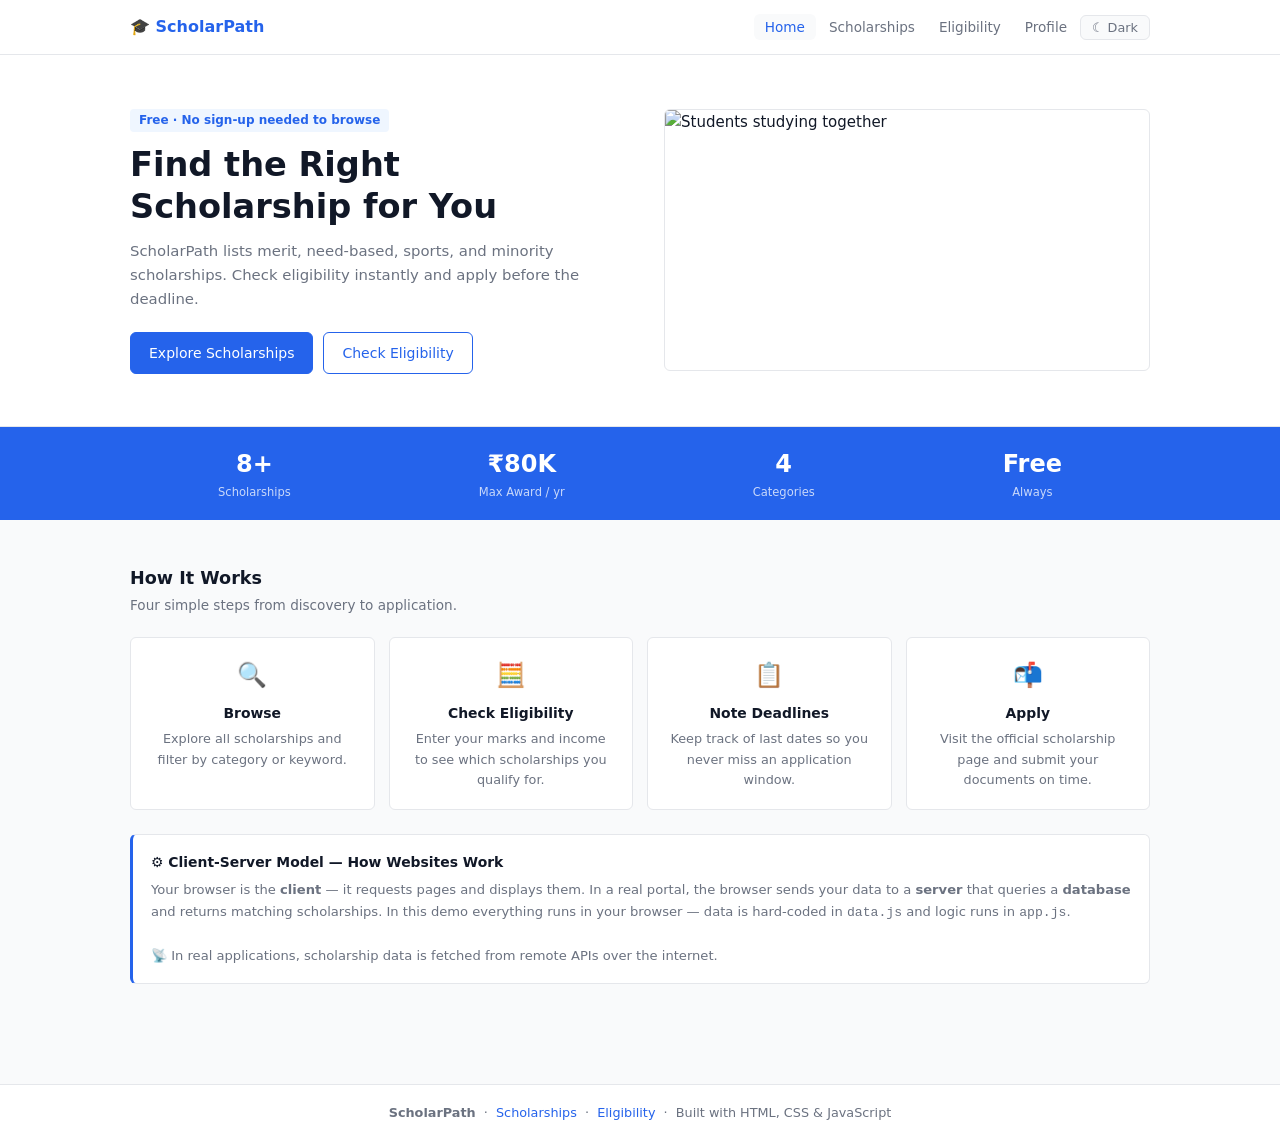
==== index.html @ 32f143f3 "Add files via upload" ====
<!DOCTYPE html>
<html lang="en">
<head>
  <meta charset="UTF-8">
  <meta name="viewport" content="width=device-width, initial-scale=1.0">
  <meta name="description" content="ScholarPath — Find scholarships based on your marks, income, and category.">
  <meta name="keywords" content="scholarship, student scholarship, merit scholarship, India scholarships">
  <meta name="author" content="ScholarPath Portal">
  <title>ScholarPath — Student Scholarship Portal</title>
  <link rel="stylesheet" href="style.css">
</head>
<body data-page="home">

<nav class="navbar">
  <div class="container navbar-inner">
    <a href="index.html" class="nav-logo">🎓 ScholarPath</a>
    <button class="hamburger" id="hamburger" aria-label="Toggle navigation" aria-expanded="false">☰</button>
    <ul class="nav-links" id="navLinks">
      <li><a href="index.html"        class="nav-link">Home</a></li>
      <li><a href="scholarships.html" class="nav-link">Scholarships</a></li>
      <li><a href="calculator.html"   class="nav-link">Eligibility</a></li>
      <li><a href="profile.html"      class="nav-link">Profile</a></li>
      <li><button id="darkBtn" aria-label="Toggle dark mode">☾ Dark</button></li>
    </ul>
  </div>
</nav>

<section class="hero">
  <div class="container hero-inner">
    <div>
      <span class="hero-label">Free · No sign-up needed to browse</span>
      <h1>Find the Right Scholarship for You</h1>
      <p>ScholarPath lists merit, need-based, sports, and minority scholarships. Check eligibility instantly and apply before the deadline.</p>
      <div class="hero-btns">
        <a href="scholarships.html" class="btn btn-primary">Explore Scholarships</a>
        <a href="calculator.html"   class="btn btn-outline">Check Eligibility</a>
      </div>
    </div>
    <div class="hero-img">
      <img
              src="https://images.unsplash.com/photo-1523240795612-9a054b0db644?w=700&q=80"
              alt="Students studying together"
              loading="lazy"
              width="700"
              height="260"
      >
    </div>
  </div>
</section>

<div class="stats">
  <div class="container stats-inner">
    <div class="stat"><div class="stat-n">8+</div><div class="stat-l">Scholarships</div></div>
    <div class="stat"><div class="stat-n">₹80K</div><div class="stat-l">Max Award / yr</div></div>
    <div class="stat"><div class="stat-n">4</div><div class="stat-l">Categories</div></div>
    <div class="stat"><div class="stat-n">Free</div><div class="stat-l">Always</div></div>
  </div>
</div>

<section class="section">
  <div class="container">
    <h2 style="font-size:1.1rem;font-weight:700;margin-bottom:3px;">How It Works</h2>
    <p style="font-size:0.85rem;color:var(--muted);margin-bottom:18px;">Four simple steps from discovery to application.</p>
    <div class="how-grid">
      <div class="how-card">
        <div class="how-icon">🔍</div>
        <h4>Browse</h4>
        <p>Explore all scholarships and filter by category or keyword.</p>
      </div>
      <div class="how-card">
        <div class="how-icon">🧮</div>
        <h4>Check Eligibility</h4>
        <p>Enter your marks and income to see which scholarships you qualify for.</p>
      </div>
      <div class="how-card">
        <div class="how-icon">📋</div>
        <h4>Note Deadlines</h4>
        <p>Keep track of last dates so you never miss an application window.</p>
      </div>
      <div class="how-card">
        <div class="how-icon">📬</div>
        <h4>Apply</h4>
        <p>Visit the official scholarship page and submit your documents on time.</p>
      </div>
    </div>

    <div class="note-box">
      <h4>⚙ Client-Server Model — How Websites Work</h4>
      <p>
        Your browser is the <strong>client</strong> — it requests pages and displays them.
        In a real portal, the browser sends your data to a <strong>server</strong> that queries a <strong>database</strong> and returns matching scholarships.
        In this demo everything runs in your browser — data is hard-coded in <code>data.js</code> and logic runs in <code>app.js</code>.
        <br><br>
        📡 In real applications, scholarship data is fetched from remote APIs over the internet.
      </p>
    </div>
  </div>
</section>

<footer class="footer">
  <strong>ScholarPath</strong> &nbsp;·&nbsp;
  <a href="scholarships.html">Scholarships</a> &nbsp;·&nbsp;
  <a href="calculator.html">Eligibility</a> &nbsp;·&nbsp;
  Built with HTML, CSS &amp; JavaScript
</footer>

<script type="module" src="app.js" defer></script>
</body>
</html>
---- style.css ----
:root {
  --blue:    #2563eb;
  --blue-bg: #eff6ff;
  --green:   #16a34a;
  --red:     #dc2626;
  --yellow:  #d97706;
  --bg:      #f9fafb;
  --white:   #ffffff;
  --text:    #111827;
  --muted:   #6b7280;
  --light:   #9ca3af;
  --border:  #e5e7eb;
  --radius:  6px;
  --font:    system-ui, -apple-system, sans-serif;
}

[data-theme="dark"] {
  --bg:      #111827;
  --white:   #1f2937;
  --text:    #f9fafb;
  --muted:   #9ca3af;
  --light:   #6b7280;
  --border:  #374151;
  --blue-bg: #1e3a8a;
}

*, *::before, *::after { box-sizing: border-box; margin: 0; padding: 0; }
html { scroll-behavior: smooth; }
body { font-family: var(--font); background: var(--bg); color: var(--text); font-size: 15px; line-height: 1.6; }
img  { max-width: 100%; display: block; }
a    { color: var(--blue); text-decoration: none; }
a:hover { text-decoration: underline; }

.hidden { display: none !important; }
.container { max-width: 1060px; margin: 0 auto; padding: 0 20px; }
.section   { padding: 44px 0; }

.btn {
  display: inline-flex;
  align-items: center;
  gap: 6px;
  padding: 9px 18px;
  border-radius: var(--radius);
  font-family: var(--font);
  font-size: 0.875rem;
  font-weight: 500;
  cursor: pointer;
  border: 1px solid transparent;
  transition: background 0.15s, border-color 0.15s;
}
.btn-primary { background: var(--blue); color: #fff; border-color: var(--blue); }
.btn-primary:hover { background: #1d4ed8; text-decoration: none; }
.btn-outline { background: transparent; color: var(--blue); border-color: var(--blue); }
.btn-outline:hover { background: var(--blue-bg); text-decoration: none; }

/* Navbar */
.navbar { background: var(--white); border-bottom: 1px solid var(--border); position: sticky; top: 0; z-index: 100; }
.navbar-inner { display: flex; align-items: center; justify-content: space-between; height: 54px; }
.nav-logo { font-weight: 700; font-size: 1rem; color: var(--blue) !important; text-decoration: none; }
.nav-links { display: flex; align-items: center; gap: 2px; list-style: none; }
.nav-links a { color: var(--muted); font-size: 0.85rem; padding: 5px 11px; border-radius: var(--radius); transition: background 0.15s, color 0.15s; }
.nav-links a:hover, .nav-links a.active { background: var(--bg); color: var(--text); text-decoration: none; }
.nav-links a.active { color: var(--blue); font-weight: 500; }
#darkBtn { background: var(--bg); border: 1px solid var(--border); color: var(--muted); padding: 4px 11px; border-radius: var(--radius); cursor: pointer; font-size: 0.8rem; font-family: var(--font); }
#darkBtn:hover { background: var(--border); }
.hamburger { display: none; background: none; border: none; color: var(--text); font-size: 1.2rem; cursor: pointer; }

/* Hero */
.hero { background: var(--white); border-bottom: 1px solid var(--border); padding: 52px 0; }
.hero-inner { display: grid; grid-template-columns: 1fr 1fr; gap: 48px; align-items: center; }
.hero-label { display: inline-block; background: var(--blue-bg); color: var(--blue); font-size: 0.75rem; font-weight: 600; padding: 2px 9px; border-radius: 4px; margin-bottom: 12px; }
.hero h1   { font-size: clamp(1.5rem, 3vw, 2.1rem); font-weight: 700; line-height: 1.25; margin-bottom: 12px; }
.hero p    { color: var(--muted); font-size: 0.93rem; margin-bottom: 20px; }
.hero-btns { display: flex; gap: 10px; flex-wrap: wrap; }
.hero-img  { border-radius: var(--radius); overflow: hidden; border: 1px solid var(--border); }
.hero-img img { width: 100%; height: 260px; object-fit: cover; }

/* Stats */
.stats { background: var(--blue); padding: 18px 0; }
.stats-inner { display: flex; justify-content: space-around; flex-wrap: wrap; gap: 12px; }
.stat { text-align: center; color: #fff; }
.stat-n { font-size: 1.5rem; font-weight: 700; }
.stat-l { font-size: 0.72rem; opacity: 0.75; }

/* How it works */
.how-grid { display: grid; grid-template-columns: repeat(auto-fit, minmax(190px, 1fr)); gap: 14px; margin-top: 20px; }
.how-card { background: var(--white); border: 1px solid var(--border); border-radius: var(--radius); padding: 18px; text-align: center; }
.how-icon { font-size: 1.5rem; margin-bottom: 8px; }
.how-card h4 { font-size: 0.87rem; font-weight: 600; margin-bottom: 5px; }
.how-card p  { font-size: 0.8rem; color: var(--muted); }

/* Info / note box */
.note-box { background: var(--white); border: 1px solid var(--border); border-left: 3px solid var(--blue); border-radius: var(--radius); padding: 16px 18px; margin-top: 24px; }
.note-box h4 { font-size: 0.87rem; font-weight: 600; margin-bottom: 6px; }
.note-box p  { font-size: 0.82rem; color: var(--muted); line-height: 1.65; }

/* Page header */
.page-header { background: var(--white); border-bottom: 1px solid var(--border); padding: 28px 0; }
.page-header h1 { font-size: 1.4rem; font-weight: 700; margin-bottom: 3px; }
.page-header p  { color: var(--muted); font-size: 0.87rem; }

/* Toolbar */
.toolbar { display: flex; gap: 10px; flex-wrap: wrap; align-items: center; margin-bottom: 18px; }
.search-wrap { flex: 1; min-width: 180px; position: relative; }
.search-wrap input { width: 100%; padding: 7px 11px 7px 32px; border: 1px solid var(--border); border-radius: var(--radius); background: var(--white); color: var(--text); font-family: var(--font); font-size: 0.87rem; }
.search-wrap input:focus { outline: 2px solid var(--blue); outline-offset: -1px; }
.search-icon { position: absolute; left: 9px; top: 50%; transform: translateY(-50%); font-size: 0.85rem; color: var(--light); pointer-events: none; }
.filter-sel { padding: 7px 11px; border: 1px solid var(--border); border-radius: var(--radius); background: var(--white); color: var(--text); font-family: var(--font); font-size: 0.87rem; cursor: pointer; }
.filter-sel:focus { outline: 2px solid var(--blue); outline-offset: -1px; }
#resultCount { font-size: 0.8rem; color: var(--muted); margin-left: auto; }

/* Cards */
.cards-grid { display: grid; grid-template-columns: repeat(auto-fill, minmax(280px, 1fr)); gap: 14px; }
.card { background: var(--white); border: 1px solid var(--border); border-radius: var(--radius); padding: 16px; display: flex; flex-direction: column; gap: 9px; }
.card-top { display: flex; justify-content: space-between; align-items: center; }
.badge { font-size: 0.71rem; font-weight: 600; padding: 2px 7px; border-radius: 3px; }
.badge-merit    { background: #fef9c3; color: #854d0e; }
.badge-need     { background: #dbeafe; color: #1e40af; }
.badge-sports   { background: #dcfce7; color: #166534; }
.badge-minority { background: #fce7f3; color: #9d174d; }
[data-theme="dark"] .badge-merit    { background: #422006; color: #fde68a; }
[data-theme="dark"] .badge-need     { background: #1e3a8a; color: #bfdbfe; }
[data-theme="dark"] .badge-sports   { background: #14532d; color: #bbf7d0; }
[data-theme="dark"] .badge-minority { background: #831843; color: #fbcfe8; }
.status { font-size: 0.72rem; font-weight: 600; }
.status.open   { color: var(--green); }
.status.closed { color: var(--red);   }
.card-name  { font-size: 0.93rem; font-weight: 600; line-height: 1.3; }
.card-desc  { font-size: 0.8rem; color: var(--muted); flex: 1; }
.card-foot  { display: flex; justify-content: space-between; align-items: center; flex-wrap: wrap; gap: 4px; padding-top: 8px; border-top: 1px solid var(--border); font-size: 0.78rem; }
.amount     { font-weight: 700; color: var(--blue); }
.deadline   { color: var(--muted); }
.elig-note  { font-size: 0.76rem; color: var(--muted); background: var(--bg); padding: 5px 9px; border-radius: 4px; }

/* Table */
.tbl-section { margin-top: 44px; }
.tbl-section h2 { font-size: 1rem; font-weight: 600; margin-bottom: 3px; }
.tbl-section p  { font-size: 0.82rem; color: var(--muted); margin-bottom: 12px; }
.tbl-wrap { overflow-x: auto; border: 1px solid var(--border); border-radius: var(--radius); }
table { width: 100%; border-collapse: collapse; background: var(--white); font-size: 0.83rem; }
th { background: var(--bg); color: var(--muted); font-size: 0.72rem; font-weight: 600; text-transform: uppercase; letter-spacing: 0.04em; padding: 9px 13px; text-align: left; border-bottom: 1px solid var(--border); }
td { padding: 10px 13px; border-bottom: 1px solid var(--border); }
tr:last-child td { border-bottom: none; }
tr:hover td { background: var(--bg); }
.no-results { grid-column: 1/-1; text-align: center; padding: 44px 20px; color: var(--muted); font-size: 0.9rem; }

/* Calculator */
.calc-wrap { display: grid; grid-template-columns: 1fr 1fr; gap: 22px; align-items: start; }
.calc-card, .tips-card { background: var(--white); border: 1px solid var(--border); border-radius: var(--radius); padding: 22px; }
.calc-card h2, .tips-card h3 { font-size: 0.97rem; font-weight: 600; margin-bottom: 16px; }

.form-group { margin-bottom: 13px; }
.form-group label { display: block; font-size: 0.78rem; font-weight: 600; color: var(--muted); margin-bottom: 4px; }
.form-group input,
.form-group select { width: 100%; padding: 8px 11px; border: 1px solid var(--border); border-radius: var(--radius); background: var(--bg); color: var(--text); font-family: var(--font); font-size: 0.88rem; }
.form-group input:focus,
.form-group select:focus { outline: 2px solid var(--blue); outline-offset: -1px; }
.form-group input.error { border-color: var(--red); }
.err-msg { font-size: 0.73rem; color: var(--red); margin-top: 3px; display: none; }
.err-msg.show { display: block; }
.form-hint { font-size: 0.73rem; color: var(--light); margin-top: 3px; }

.results-box { margin-top: 18px; }
.results-heading { font-size: 0.93rem; font-weight: 600; margin-bottom: 10px; }
.result-item { display: flex; align-items: center; gap: 10px; padding: 9px 12px; border: 1px solid var(--border); border-radius: var(--radius); background: var(--white); margin-bottom: 7px; flex-wrap: wrap; }
.result-name   { flex: 1; font-size: 0.84rem; font-weight: 500; }
.result-amount { font-weight: 700; color: var(--blue); font-size: 0.84rem; white-space: nowrap; }
.result-link   { font-size: 0.78rem; }
.tip-text      { font-size: 0.82rem; color: var(--muted); }

.tips-list { list-style: none; padding: 0; }
.tips-list li { padding: 7px 0; border-bottom: 1px solid var(--border); font-size: 0.81rem; color: var(--muted); display: flex; gap: 8px; }
.tips-list li:last-child { border-bottom: none; }
.disclaimer { margin-top: 13px; padding: 9px 11px; background: var(--bg); border-radius: var(--radius); font-size: 0.76rem; color: var(--muted); border: 1px solid var(--border); }

/* Profile */
.profile-box { background: var(--white); border: 1px solid var(--border); border-radius: var(--radius); padding: 22px; max-width: 500px; }
.profile-box h2 { font-size: 0.97rem; font-weight: 600; margin-bottom: 16px; padding-bottom: 10px; border-bottom: 1px solid var(--border); }
.profile-row { display: flex; gap: 12px; padding: 8px 0; border-bottom: 1px solid var(--border); font-size: 0.84rem; }
.profile-row:last-of-type { border-bottom: none; }
.profile-label { width: 120px; color: var(--muted); font-weight: 500; flex-shrink: 0; }

/* Footer */
.footer { border-top: 1px solid var(--border); background: var(--white); text-align: center; padding: 18px; font-size: 0.8rem; color: var(--muted); margin-top: 56px; }

/* Responsive */
@media (max-width: 800px) {
  .hero-inner  { grid-template-columns: 1fr; }
  .hero-img    { display: none; }
  .calc-wrap   { grid-template-columns: 1fr; }
}
@media (max-width: 600px) {
  .nav-links { display: none; flex-direction: column; position: absolute; top: 54px; left: 0; right: 0; background: var(--white); border-bottom: 1px solid var(--border); padding: 8px; }
  .nav-links.open { display: flex; }
  .hamburger { display: block; }
  .navbar-inner { position: relative; }
  .toolbar { flex-direction: column; align-items: stretch; }
  #resultCount { margin-left: 0; }
  .section { padding: 30px 0; }
}
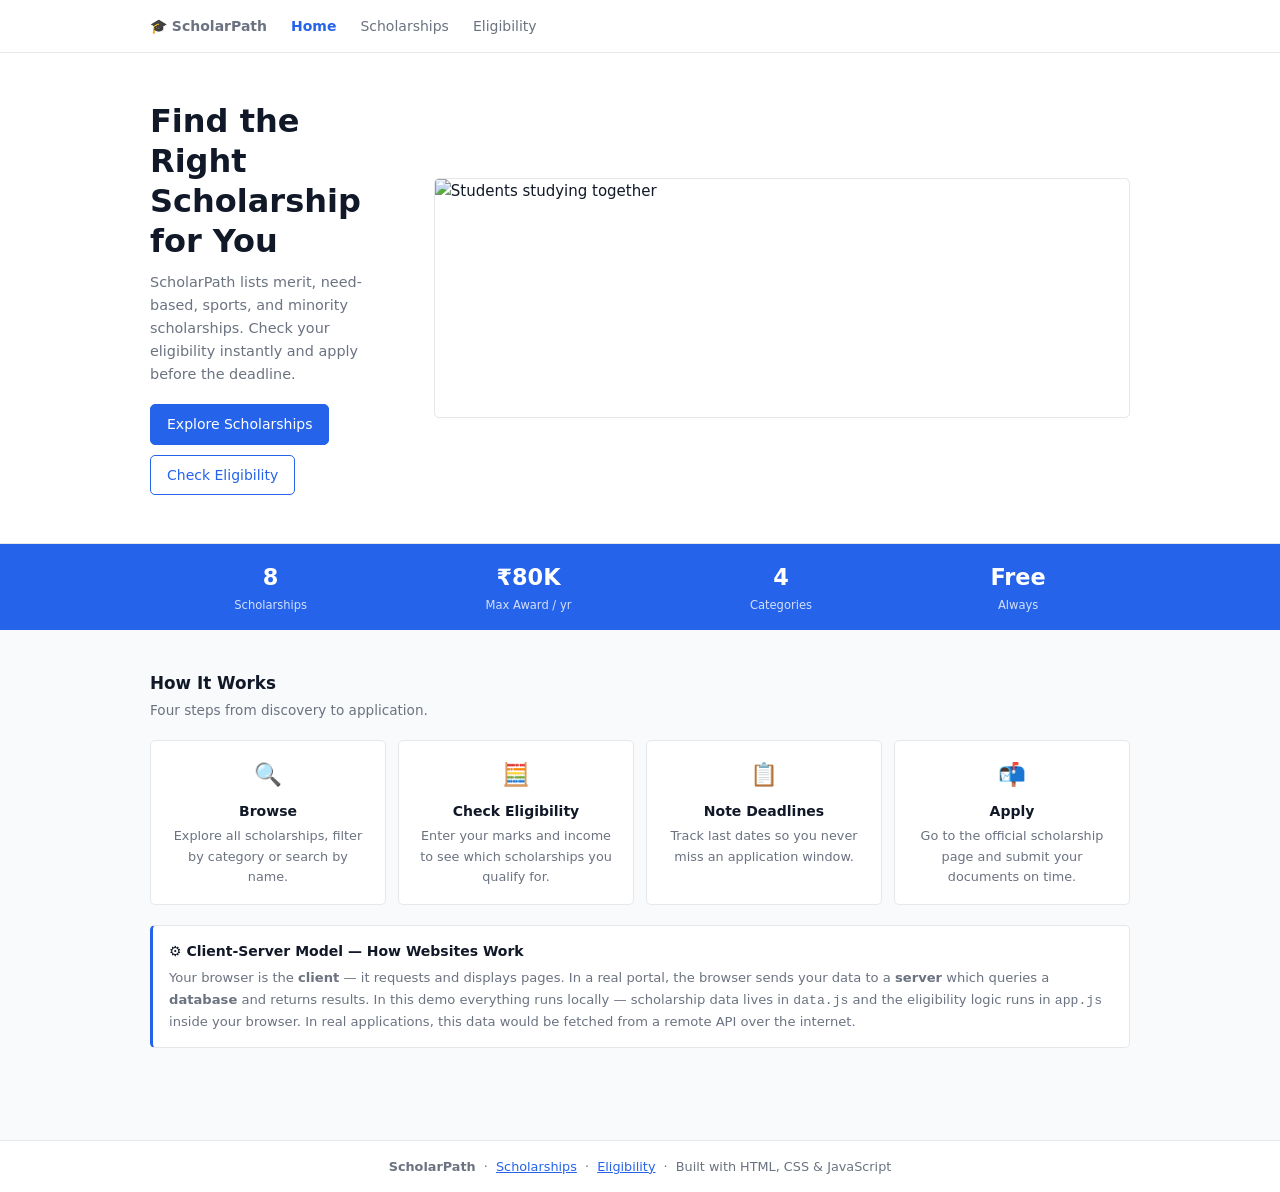
==== commit 5d90b2f0: "Add files via upload" ====
--- a/index.html
+++ b/index.html
@@ -4,53 +4,47 @@
   <meta charset="UTF-8">
   <meta name="viewport" content="width=device-width, initial-scale=1.0">
   <meta name="description" content="ScholarPath — Find scholarships based on your marks, income, and category.">
-  <meta name="keywords" content="scholarship, student scholarship, merit scholarship, India scholarships">
+  <meta name="keywords" content="scholarship, student scholarship, merit scholarship, India">
   <meta name="author" content="ScholarPath Portal">
   <title>ScholarPath — Student Scholarship Portal</title>
   <link rel="stylesheet" href="style.css">
 </head>
-<body data-page="home">
+<body>
 
 <nav class="navbar">
-  <div class="container navbar-inner">
+  <div class="container nav-inner">
     <a href="index.html" class="nav-logo">🎓 ScholarPath</a>
-    <button class="hamburger" id="hamburger" aria-label="Toggle navigation" aria-expanded="false">☰</button>
-    <ul class="nav-links" id="navLinks">
-      <li><a href="index.html"        class="nav-link">Home</a></li>
-      <li><a href="scholarships.html" class="nav-link">Scholarships</a></li>
-      <li><a href="calculator.html"   class="nav-link">Eligibility</a></li>
-      <li><a href="profile.html"      class="nav-link">Profile</a></li>
-      <li><button id="darkBtn" aria-label="Toggle dark mode">☾ Dark</button></li>
-    </ul>
+    <a href="index.html" class="active">Home</a>
+    <a href="scholarships.html">Scholarships</a>
+    <a href="calculator.html">Eligibility</a>
   </div>
 </nav>
 
 <section class="hero">
-  <div class="container hero-inner">
+  <div class="container hero-grid">
     <div>
-      <span class="hero-label">Free · No sign-up needed to browse</span>
       <h1>Find the Right Scholarship for You</h1>
-      <p>ScholarPath lists merit, need-based, sports, and minority scholarships. Check eligibility instantly and apply before the deadline.</p>
-      <div class="hero-btns">
-        <a href="scholarships.html" class="btn btn-primary">Explore Scholarships</a>
-        <a href="calculator.html"   class="btn btn-outline">Check Eligibility</a>
+      <p>ScholarPath lists merit, need-based, sports, and minority scholarships. Check your eligibility instantly and apply before the deadline.</p>
+      <div class="btn-row">
+        <a href="scholarships.html" class="btn btn-blue">Explore Scholarships</a>
+        <a href="calculator.html"   class="btn btn-ghost">Check Eligibility</a>
       </div>
     </div>
-    <div class="hero-img">
+    <div>
       <img
               src="https://images.unsplash.com/photo-1523240795612-9a054b0db644?w=700&q=80"
               alt="Students studying together"
               loading="lazy"
               width="700"
-              height="260"
+              height="240"
       >
     </div>
   </div>
 </section>
 
 <div class="stats">
-  <div class="container stats-inner">
-    <div class="stat"><div class="stat-n">8+</div><div class="stat-l">Scholarships</div></div>
+  <div class="container stats-row">
+    <div class="stat"><div class="stat-n">8</div><div class="stat-l">Scholarships</div></div>
     <div class="stat"><div class="stat-n">₹80K</div><div class="stat-l">Max Award / yr</div></div>
     <div class="stat"><div class="stat-n">4</div><div class="stat-l">Categories</div></div>
     <div class="stat"><div class="stat-n">Free</div><div class="stat-l">Always</div></div>
@@ -59,39 +53,38 @@
 
 <section class="section">
   <div class="container">
-    <h2 style="font-size:1.1rem;font-weight:700;margin-bottom:3px;">How It Works</h2>
-    <p style="font-size:0.85rem;color:var(--muted);margin-bottom:18px;">Four simple steps from discovery to application.</p>
+    <h2 style="font-size:1.05rem;font-weight:700;margin-bottom:3px;">How It Works</h2>
+    <p style="font-size:0.85rem;color:var(--muted);margin-bottom:0;">Four steps from discovery to application.</p>
     <div class="how-grid">
       <div class="how-card">
-        <div class="how-icon">🔍</div>
+        <div class="icon">🔍</div>
         <h4>Browse</h4>
-        <p>Explore all scholarships and filter by category or keyword.</p>
+        <p>Explore all scholarships, filter by category or search by name.</p>
       </div>
       <div class="how-card">
-        <div class="how-icon">🧮</div>
+        <div class="icon">🧮</div>
         <h4>Check Eligibility</h4>
         <p>Enter your marks and income to see which scholarships you qualify for.</p>
       </div>
       <div class="how-card">
-        <div class="how-icon">📋</div>
+        <div class="icon">📋</div>
         <h4>Note Deadlines</h4>
-        <p>Keep track of last dates so you never miss an application window.</p>
+        <p>Track last dates so you never miss an application window.</p>
       </div>
       <div class="how-card">
-        <div class="how-icon">📬</div>
+        <div class="icon">📬</div>
         <h4>Apply</h4>
-        <p>Visit the official scholarship page and submit your documents on time.</p>
+        <p>Go to the official scholarship page and submit your documents on time.</p>
       </div>
     </div>
 
-    <div class="note-box">
+    <div class="note">
       <h4>⚙ Client-Server Model — How Websites Work</h4>
       <p>
-        Your browser is the <strong>client</strong> — it requests pages and displays them.
-        In a real portal, the browser sends your data to a <strong>server</strong> that queries a <strong>database</strong> and returns matching scholarships.
-        In this demo everything runs in your browser — data is hard-coded in <code>data.js</code> and logic runs in <code>app.js</code>.
-        <br><br>
-        📡 In real applications, scholarship data is fetched from remote APIs over the internet.
+        Your browser is the <strong>client</strong> — it requests and displays pages.
+        In a real portal, the browser sends your data to a <strong>server</strong> which queries a <strong>database</strong> and returns results.
+        In this demo everything runs locally — scholarship data lives in <code>data.js</code> and the eligibility logic runs in <code>app.js</code> inside your browser.
+        In real applications, this data would be fetched from a remote API over the internet.
       </p>
     </div>
   </div>
@@ -104,6 +97,5 @@
   Built with HTML, CSS &amp; JavaScript
 </footer>
 
-<script type="module" src="app.js" defer></script>
 </body>
 </html>
--- a/style.css
+++ b/style.css
@@ -1,200 +1,136 @@
 :root {
-  --blue:    #2563eb;
-  --blue-bg: #eff6ff;
-  --green:   #16a34a;
-  --red:     #dc2626;
-  --yellow:  #d97706;
-  --bg:      #f9fafb;
-  --white:   #ffffff;
-  --text:    #111827;
-  --muted:   #6b7280;
-  --light:   #9ca3af;
-  --border:  #e5e7eb;
-  --radius:  6px;
-  --font:    system-ui, -apple-system, sans-serif;
-}
-
-[data-theme="dark"] {
-  --bg:      #111827;
-  --white:   #1f2937;
-  --text:    #f9fafb;
-  --muted:   #9ca3af;
-  --light:   #6b7280;
-  --border:  #374151;
-  --blue-bg: #1e3a8a;
+  --blue:   #2563eb;
+  --green:  #16a34a;
+  --red:    #dc2626;
+  --bg:     #f9fafb;
+  --white:  #ffffff;
+  --text:   #111827;
+  --muted:  #6b7280;
+  --border: #e5e7eb;
+  --radius: 5px;
+  --font:   system-ui, -apple-system, sans-serif;
 }
 
 *, *::before, *::after { box-sizing: border-box; margin: 0; padding: 0; }
-html { scroll-behavior: smooth; }
-body { font-family: var(--font); background: var(--bg); color: var(--text); font-size: 15px; line-height: 1.6; }
-img  { max-width: 100%; display: block; }
-a    { color: var(--blue); text-decoration: none; }
-a:hover { text-decoration: underline; }
+body   { font-family: var(--font); background: var(--bg); color: var(--text); font-size: 15px; line-height: 1.6; }
+img    { max-width: 100%; display: block; }
+a      { color: var(--blue); }
+a:hover{ text-decoration: underline; }
 
-.hidden { display: none !important; }
-.container { max-width: 1060px; margin: 0 auto; padding: 0 20px; }
-.section   { padding: 44px 0; }
-
-.btn {
-  display: inline-flex;
-  align-items: center;
-  gap: 6px;
-  padding: 9px 18px;
-  border-radius: var(--radius);
-  font-family: var(--font);
-  font-size: 0.875rem;
-  font-weight: 500;
-  cursor: pointer;
-  border: 1px solid transparent;
-  transition: background 0.15s, border-color 0.15s;
-}
-.btn-primary { background: var(--blue); color: #fff; border-color: var(--blue); }
-.btn-primary:hover { background: #1d4ed8; text-decoration: none; }
-.btn-outline { background: transparent; color: var(--blue); border-color: var(--blue); }
-.btn-outline:hover { background: var(--blue-bg); text-decoration: none; }
+.container { max-width: 1020px; margin: 0 auto; padding: 0 20px; }
+.section   { padding: 40px 0; }
 
 /* Navbar */
-.navbar { background: var(--white); border-bottom: 1px solid var(--border); position: sticky; top: 0; z-index: 100; }
-.navbar-inner { display: flex; align-items: center; justify-content: space-between; height: 54px; }
-.nav-logo { font-weight: 700; font-size: 1rem; color: var(--blue) !important; text-decoration: none; }
-.nav-links { display: flex; align-items: center; gap: 2px; list-style: none; }
-.nav-links a { color: var(--muted); font-size: 0.85rem; padding: 5px 11px; border-radius: var(--radius); transition: background 0.15s, color 0.15s; }
-.nav-links a:hover, .nav-links a.active { background: var(--bg); color: var(--text); text-decoration: none; }
-.nav-links a.active { color: var(--blue); font-weight: 500; }
-#darkBtn { background: var(--bg); border: 1px solid var(--border); color: var(--muted); padding: 4px 11px; border-radius: var(--radius); cursor: pointer; font-size: 0.8rem; font-family: var(--font); }
-#darkBtn:hover { background: var(--border); }
-.hamburger { display: none; background: none; border: none; color: var(--text); font-size: 1.2rem; cursor: pointer; }
+.navbar { background: var(--white); border-bottom: 1px solid var(--border); }
+.nav-inner { display: flex; align-items: center; gap: 24px; height: 52px; }
+.nav-logo  { font-weight: 700; color: var(--blue); text-decoration: none; font-size: 1rem; }
+.nav-inner a { font-size: 0.875rem; color: var(--muted); text-decoration: none; }
+.nav-inner a:hover, .nav-inner a.active { color: var(--text); }
+.nav-inner a.active { font-weight: 600; color: var(--blue); }
+
+/* Page header */
+.page-header { padding: 28px 0; background: var(--white); border-bottom: 1px solid var(--border); }
+.page-header h1 { font-size: 1.4rem; font-weight: 700; margin-bottom: 2px; }
+.page-header p  { font-size: 0.875rem; color: var(--muted); }
 
 /* Hero */
-.hero { background: var(--white); border-bottom: 1px solid var(--border); padding: 52px 0; }
-.hero-inner { display: grid; grid-template-columns: 1fr 1fr; gap: 48px; align-items: center; }
-.hero-label { display: inline-block; background: var(--blue-bg); color: var(--blue); font-size: 0.75rem; font-weight: 600; padding: 2px 9px; border-radius: 4px; margin-bottom: 12px; }
-.hero h1   { font-size: clamp(1.5rem, 3vw, 2.1rem); font-weight: 700; line-height: 1.25; margin-bottom: 12px; }
-.hero p    { color: var(--muted); font-size: 0.93rem; margin-bottom: 20px; }
-.hero-btns { display: flex; gap: 10px; flex-wrap: wrap; }
-.hero-img  { border-radius: var(--radius); overflow: hidden; border: 1px solid var(--border); }
-.hero-img img { width: 100%; height: 260px; object-fit: cover; }
+.hero { background: var(--white); border-bottom: 1px solid var(--border); padding: 48px 0; }
+.hero-grid { display: grid; grid-template-columns: 1fr 1fr; gap: 40px; align-items: center; }
+.hero h1  { font-size: clamp(1.4rem, 3vw, 2rem); font-weight: 700; line-height: 1.25; margin-bottom: 10px; }
+.hero p   { color: var(--muted); font-size: 0.9rem; margin-bottom: 18px; }
+.hero img { border-radius: var(--radius); border: 1px solid var(--border); width: 100%; height: 240px; object-fit: cover; }
+.btn-row  { display: flex; gap: 10px; flex-wrap: wrap; }
+
+.btn { display: inline-block; padding: 8px 16px; border-radius: var(--radius); font-size: 0.875rem; font-weight: 500; cursor: pointer; text-decoration: none; border: 1px solid transparent; font-family: var(--font); }
+.btn-blue  { background: var(--blue); color: #fff; border-color: var(--blue); }
+.btn-blue:hover { background: #1d4ed8; text-decoration: none; }
+.btn-ghost { background: transparent; color: var(--blue); border-color: var(--blue); }
+.btn-ghost:hover { background: #eff6ff; text-decoration: none; }
 
 /* Stats */
-.stats { background: var(--blue); padding: 18px 0; }
-.stats-inner { display: flex; justify-content: space-around; flex-wrap: wrap; gap: 12px; }
+.stats { background: var(--blue); padding: 16px 0; }
+.stats-row { display: flex; justify-content: space-around; flex-wrap: wrap; gap: 10px; }
 .stat { text-align: center; color: #fff; }
-.stat-n { font-size: 1.5rem; font-weight: 700; }
-.stat-l { font-size: 0.72rem; opacity: 0.75; }
+.stat-n { font-size: 1.4rem; font-weight: 700; }
+.stat-l { font-size: 0.72rem; opacity: 0.8; }
 
-/* How it works */
-.how-grid { display: grid; grid-template-columns: repeat(auto-fit, minmax(190px, 1fr)); gap: 14px; margin-top: 20px; }
-.how-card { background: var(--white); border: 1px solid var(--border); border-radius: var(--radius); padding: 18px; text-align: center; }
-.how-icon { font-size: 1.5rem; margin-bottom: 8px; }
-.how-card h4 { font-size: 0.87rem; font-weight: 600; margin-bottom: 5px; }
-.how-card p  { font-size: 0.8rem; color: var(--muted); }
+/* How cards */
+.how-grid { display: grid; grid-template-columns: repeat(auto-fit, minmax(180px, 1fr)); gap: 12px; margin-top: 18px; }
+.how-card { background: var(--white); border: 1px solid var(--border); border-radius: var(--radius); padding: 16px; text-align: center; }
+.how-card .icon { font-size: 1.4rem; margin-bottom: 7px; }
+.how-card h4  { font-size: 0.875rem; font-weight: 600; margin-bottom: 4px; }
+.how-card p   { font-size: 0.8rem; color: var(--muted); }
 
-/* Info / note box */
-.note-box { background: var(--white); border: 1px solid var(--border); border-left: 3px solid var(--blue); border-radius: var(--radius); padding: 16px 18px; margin-top: 24px; }
-.note-box h4 { font-size: 0.87rem; font-weight: 600; margin-bottom: 6px; }
-.note-box p  { font-size: 0.82rem; color: var(--muted); line-height: 1.65; }
+/* Note box */
+.note { background: var(--white); border: 1px solid var(--border); border-left: 3px solid var(--blue); border-radius: var(--radius); padding: 14px 16px; margin-top: 20px; }
+.note h4 { font-size: 0.875rem; font-weight: 600; margin-bottom: 5px; }
+.note p  { font-size: 0.82rem; color: var(--muted); line-height: 1.65; }
 
-/* Page header */
-.page-header { background: var(--white); border-bottom: 1px solid var(--border); padding: 28px 0; }
-.page-header h1 { font-size: 1.4rem; font-weight: 700; margin-bottom: 3px; }
-.page-header p  { color: var(--muted); font-size: 0.87rem; }
+/* Scholarship cards */
+.cards { display: grid; grid-template-columns: repeat(auto-fill, minmax(270px, 1fr)); gap: 13px; }
+.card  { background: var(--white); border: 1px solid var(--border); border-radius: var(--radius); padding: 15px; display: flex; flex-direction: column; gap: 8px; }
+.card-top   { display: flex; justify-content: space-between; align-items: center; }
+.badge { font-size: 0.71rem; font-weight: 600; padding: 2px 7px; border-radius: 3px; }
+.m  { background: #fef9c3; color: #854d0e; }
+.n  { background: #dbeafe; color: #1e40af; }
+.s  { background: #dcfce7; color: #166534; }
+.mi { background: #fce7f3; color: #9d174d; }
 
-/* Toolbar */
-.toolbar { display: flex; gap: 10px; flex-wrap: wrap; align-items: center; margin-bottom: 18px; }
-.search-wrap { flex: 1; min-width: 180px; position: relative; }
-.search-wrap input { width: 100%; padding: 7px 11px 7px 32px; border: 1px solid var(--border); border-radius: var(--radius); background: var(--white); color: var(--text); font-family: var(--font); font-size: 0.87rem; }
-.search-wrap input:focus { outline: 2px solid var(--blue); outline-offset: -1px; }
-.search-icon { position: absolute; left: 9px; top: 50%; transform: translateY(-50%); font-size: 0.85rem; color: var(--light); pointer-events: none; }
-.filter-sel { padding: 7px 11px; border: 1px solid var(--border); border-radius: var(--radius); background: var(--white); color: var(--text); font-family: var(--font); font-size: 0.87rem; cursor: pointer; }
-.filter-sel:focus { outline: 2px solid var(--blue); outline-offset: -1px; }
-#resultCount { font-size: 0.8rem; color: var(--muted); margin-left: auto; }
+.card-name { font-size: 0.9rem; font-weight: 600; line-height: 1.3; }
 
-/* Cards */
-.cards-grid { display: grid; grid-template-columns: repeat(auto-fill, minmax(280px, 1fr)); gap: 14px; }
-.card { background: var(--white); border: 1px solid var(--border); border-radius: var(--radius); padding: 16px; display: flex; flex-direction: column; gap: 9px; }
-.card-top { display: flex; justify-content: space-between; align-items: center; }
-.badge { font-size: 0.71rem; font-weight: 600; padding: 2px 7px; border-radius: 3px; }
-.badge-merit    { background: #fef9c3; color: #854d0e; }
-.badge-need     { background: #dbeafe; color: #1e40af; }
-.badge-sports   { background: #dcfce7; color: #166534; }
-.badge-minority { background: #fce7f3; color: #9d174d; }
-[data-theme="dark"] .badge-merit    { background: #422006; color: #fde68a; }
-[data-theme="dark"] .badge-need     { background: #1e3a8a; color: #bfdbfe; }
-[data-theme="dark"] .badge-sports   { background: #14532d; color: #bbf7d0; }
-[data-theme="dark"] .badge-minority { background: #831843; color: #fbcfe8; }
-.status { font-size: 0.72rem; font-weight: 600; }
-.status.open   { color: var(--green); }
-.status.closed { color: var(--red);   }
-.card-name  { font-size: 0.93rem; font-weight: 600; line-height: 1.3; }
-.card-desc  { font-size: 0.8rem; color: var(--muted); flex: 1; }
-.card-foot  { display: flex; justify-content: space-between; align-items: center; flex-wrap: wrap; gap: 4px; padding-top: 8px; border-top: 1px solid var(--border); font-size: 0.78rem; }
-.amount     { font-weight: 700; color: var(--blue); }
-.deadline   { color: var(--muted); }
-.elig-note  { font-size: 0.76rem; color: var(--muted); background: var(--bg); padding: 5px 9px; border-radius: 4px; }
+.card-foot { display: flex; justify-content: space-between; font-size: 0.77rem; padding-top: 7px; border-top: 1px solid var(--border); flex-wrap: wrap; gap: 4px; }
+.amt  { font-weight: 700; color: var(--blue); }
+.ddl  { color: var(--muted); }
+.elig { font-size: 0.75rem; color: var(--muted); background: var(--bg); padding: 5px 8px; border-radius: 3px; }
 
 /* Table */
-.tbl-section { margin-top: 44px; }
-.tbl-section h2 { font-size: 1rem; font-weight: 600; margin-bottom: 3px; }
-.tbl-section p  { font-size: 0.82rem; color: var(--muted); margin-bottom: 12px; }
-.tbl-wrap { overflow-x: auto; border: 1px solid var(--border); border-radius: var(--radius); }
-table { width: 100%; border-collapse: collapse; background: var(--white); font-size: 0.83rem; }
-th { background: var(--bg); color: var(--muted); font-size: 0.72rem; font-weight: 600; text-transform: uppercase; letter-spacing: 0.04em; padding: 9px 13px; text-align: left; border-bottom: 1px solid var(--border); }
-td { padding: 10px 13px; border-bottom: 1px solid var(--border); }
+.tbl-wrap { overflow-x: auto; border: 1px solid var(--border); border-radius: var(--radius); margin-top: 10px; }
+table { width: 100%; border-collapse: collapse; background: var(--white); font-size: 0.82rem; }
+th { background: var(--bg); color: var(--muted); font-size: 0.71rem; font-weight: 600; text-transform: uppercase; letter-spacing: 0.04em; padding: 9px 12px; text-align: left; border-bottom: 1px solid var(--border); }
+td { padding: 9px 12px; border-bottom: 1px solid var(--border); }
 tr:last-child td { border-bottom: none; }
 tr:hover td { background: var(--bg); }
-.no-results { grid-column: 1/-1; text-align: center; padding: 44px 20px; color: var(--muted); font-size: 0.9rem; }
 
 /* Calculator */
-.calc-wrap { display: grid; grid-template-columns: 1fr 1fr; gap: 22px; align-items: start; }
-.calc-card, .tips-card { background: var(--white); border: 1px solid var(--border); border-radius: var(--radius); padding: 22px; }
-.calc-card h2, .tips-card h3 { font-size: 0.97rem; font-weight: 600; margin-bottom: 16px; }
 
-.form-group { margin-bottom: 13px; }
-.form-group label { display: block; font-size: 0.78rem; font-weight: 600; color: var(--muted); margin-bottom: 4px; }
+.calc-card,
+.calc-card h2,
+
+.form-group { margin-bottom: 12px; }
+.form-group label { display: block; font-size: 0.77rem; font-weight: 600; color: var(--muted); margin-bottom: 4px; }
 .form-group input,
-.form-group select { width: 100%; padding: 8px 11px; border: 1px solid var(--border); border-radius: var(--radius); background: var(--bg); color: var(--text); font-family: var(--font); font-size: 0.88rem; }
+.form-group select { width: 100%; padding: 7px 10px; border: 1px solid var(--border); border-radius: var(--radius); background: var(--bg); color: var(--text); font-family: var(--font); font-size: 0.875rem; }
 .form-group input:focus,
 .form-group select:focus { outline: 2px solid var(--blue); outline-offset: -1px; }
 .form-group input.error { border-color: var(--red); }
-.err-msg { font-size: 0.73rem; color: var(--red); margin-top: 3px; display: none; }
+.err-msg { font-size: 0.72rem; color: var(--red); margin-top: 3px; display: none; }
 .err-msg.show { display: block; }
-.form-hint { font-size: 0.73rem; color: var(--light); margin-top: 3px; }
+.form-hint { font-size: 0.72rem; color: #9ca3af; margin-top: 3px; }
 
-.results-box { margin-top: 18px; }
-.results-heading { font-size: 0.93rem; font-weight: 600; margin-bottom: 10px; }
-.result-item { display: flex; align-items: center; gap: 10px; padding: 9px 12px; border: 1px solid var(--border); border-radius: var(--radius); background: var(--white); margin-bottom: 7px; flex-wrap: wrap; }
-.result-name   { flex: 1; font-size: 0.84rem; font-weight: 500; }
-.result-amount { font-weight: 700; color: var(--blue); font-size: 0.84rem; white-space: nowrap; }
-.result-link   { font-size: 0.78rem; }
-.tip-text      { font-size: 0.82rem; color: var(--muted); }
-
-.tips-list { list-style: none; padding: 0; }
-.tips-list li { padding: 7px 0; border-bottom: 1px solid var(--border); font-size: 0.81rem; color: var(--muted); display: flex; gap: 8px; }
-.tips-list li:last-child { border-bottom: none; }
-.disclaimer { margin-top: 13px; padding: 9px 11px; background: var(--bg); border-radius: var(--radius); font-size: 0.76rem; color: var(--muted); border: 1px solid var(--border); }
+/* Results */
+#results { margin-top: 16px; }
+.result-heading { font-size: 0.875rem; font-weight: 600; margin-bottom: 10px; color: var(--green); }
+.no-match       { font-size: 0.875rem; color: var(--muted); }
+.result-row { display: flex; justify-content: space-between; align-items: center; padding: 9px 12px; border: 1px solid var(--border); border-radius: var(--radius); background: var(--white); margin-bottom: 6px; gap: 10px; flex-wrap: wrap; }
+.r-name { font-size: 0.84rem; font-weight: 500; flex: 1; }
+.r-amt  { font-size: 0.84rem; font-weight: 700; color: var(--blue); white-space: nowrap; }
 
 /* Profile */
-.profile-box { background: var(--white); border: 1px solid var(--border); border-radius: var(--radius); padding: 22px; max-width: 500px; }
-.profile-box h2 { font-size: 0.97rem; font-weight: 600; margin-bottom: 16px; padding-bottom: 10px; border-bottom: 1px solid var(--border); }
-.profile-row { display: flex; gap: 12px; padding: 8px 0; border-bottom: 1px solid var(--border); font-size: 0.84rem; }
-.profile-row:last-of-type { border-bottom: none; }
-.profile-label { width: 120px; color: var(--muted); font-weight: 500; flex-shrink: 0; }
+.profile-card { background: var(--white); border: 1px solid var(--border); border-radius: var(--radius); padding: 20px; max-width: 460px; }
+.profile-card h2 { font-size: 0.93rem; font-weight: 600; margin-bottom: 14px; padding-bottom: 10px; border-bottom: 1px solid var(--border); }
+.p-row { display: flex; gap: 12px; padding: 7px 0; border-bottom: 1px solid var(--border); font-size: 0.84rem; }
+.p-row:last-child { border-bottom: none; }
+.p-lbl { width: 110px; color: var(--muted); flex-shrink: 0; }
 
 /* Footer */
-.footer { border-top: 1px solid var(--border); background: var(--white); text-align: center; padding: 18px; font-size: 0.8rem; color: var(--muted); margin-top: 56px; }
+.footer { border-top: 1px solid var(--border); background: var(--white); text-align: center; padding: 16px; font-size: 0.8rem; color: var(--muted); margin-top: 52px; }
 
-/* Responsive */
-@media (max-width: 800px) {
-  .hero-inner  { grid-template-columns: 1fr; }
-  .hero-img    { display: none; }
-  .calc-wrap   { grid-template-columns: 1fr; }
+@media (max-width: 760px) {
+  .hero-grid    { grid-template-columns: 1fr; }
+  .hero img     { display: none; }
+  .calc-layout  { grid-template-columns: 1fr; }
 }
-@media (max-width: 600px) {
-  .nav-links { display: none; flex-direction: column; position: absolute; top: 54px; left: 0; right: 0; background: var(--white); border-bottom: 1px solid var(--border); padding: 8px; }
-  .nav-links.open { display: flex; }
-  .hamburger { display: block; }
-  .navbar-inner { position: relative; }
-  .toolbar { flex-direction: column; align-items: stretch; }
-  #resultCount { margin-left: 0; }
-  .section { padding: 30px 0; }
+@media (max-width: 500px) {
+  .nav-inner    { gap: 12px; overflow-x: auto; }
+  .section      { padding: 28px 0; }
 }
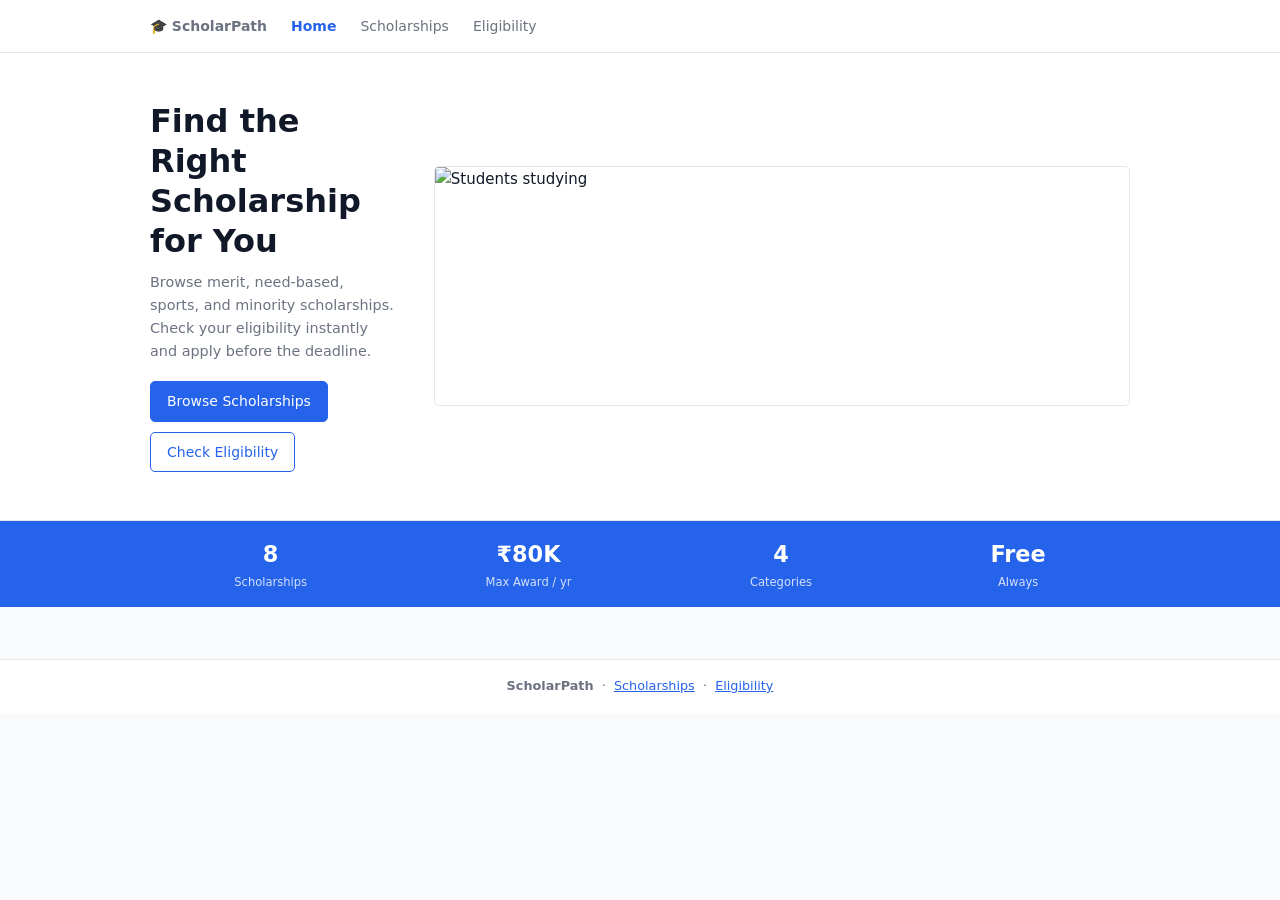
==== commit d8a55b11: "Add files via upload" ====
--- a/index.html
+++ b/index.html
@@ -3,10 +3,8 @@
 <head>
   <meta charset="UTF-8">
   <meta name="viewport" content="width=device-width, initial-scale=1.0">
-  <meta name="description" content="ScholarPath — Find scholarships based on your marks, income, and category.">
-  <meta name="keywords" content="scholarship, student scholarship, merit scholarship, India">
-  <meta name="author" content="ScholarPath Portal">
-  <title>ScholarPath — Student Scholarship Portal</title>
+  <meta name="description" content="ScholarPath — Find scholarships based on your marks and income.">
+  <title>ScholarPath</title>
   <link rel="stylesheet" href="style.css">
 </head>
 <body>
@@ -24,16 +22,16 @@
   <div class="container hero-grid">
     <div>
       <h1>Find the Right Scholarship for You</h1>
-      <p>ScholarPath lists merit, need-based, sports, and minority scholarships. Check your eligibility instantly and apply before the deadline.</p>
+      <p>Browse merit, need-based, sports, and minority scholarships. Check your eligibility instantly and apply before the deadline.</p>
       <div class="btn-row">
-        <a href="scholarships.html" class="btn btn-blue">Explore Scholarships</a>
+        <a href="scholarships.html" class="btn btn-blue">Browse Scholarships</a>
         <a href="calculator.html"   class="btn btn-ghost">Check Eligibility</a>
       </div>
     </div>
     <div>
       <img
               src="https://images.unsplash.com/photo-1523240795612-9a054b0db644?w=700&q=80"
-              alt="Students studying together"
+              alt="Students studying"
               loading="lazy"
               width="700"
               height="240"
@@ -51,50 +49,10 @@
   </div>
 </div>
 
-<section class="section">
-  <div class="container">
-    <h2 style="font-size:1.05rem;font-weight:700;margin-bottom:3px;">How It Works</h2>
-    <p style="font-size:0.85rem;color:var(--muted);margin-bottom:0;">Four steps from discovery to application.</p>
-    <div class="how-grid">
-      <div class="how-card">
-        <div class="icon">🔍</div>
-        <h4>Browse</h4>
-        <p>Explore all scholarships, filter by category or search by name.</p>
-      </div>
-      <div class="how-card">
-        <div class="icon">🧮</div>
-        <h4>Check Eligibility</h4>
-        <p>Enter your marks and income to see which scholarships you qualify for.</p>
-      </div>
-      <div class="how-card">
-        <div class="icon">📋</div>
-        <h4>Note Deadlines</h4>
-        <p>Track last dates so you never miss an application window.</p>
-      </div>
-      <div class="how-card">
-        <div class="icon">📬</div>
-        <h4>Apply</h4>
-        <p>Go to the official scholarship page and submit your documents on time.</p>
-      </div>
-    </div>
-
-    <div class="note">
-      <h4>⚙ Client-Server Model — How Websites Work</h4>
-      <p>
-        Your browser is the <strong>client</strong> — it requests and displays pages.
-        In a real portal, the browser sends your data to a <strong>server</strong> which queries a <strong>database</strong> and returns results.
-        In this demo everything runs locally — scholarship data lives in <code>data.js</code> and the eligibility logic runs in <code>app.js</code> inside your browser.
-        In real applications, this data would be fetched from a remote API over the internet.
-      </p>
-    </div>
-  </div>
-</section>
-
 <footer class="footer">
   <strong>ScholarPath</strong> &nbsp;·&nbsp;
   <a href="scholarships.html">Scholarships</a> &nbsp;·&nbsp;
-  <a href="calculator.html">Eligibility</a> &nbsp;·&nbsp;
-  Built with HTML, CSS &amp; JavaScript
+  <a href="calculator.html">Eligibility</a>
 </footer>
 
 </body>
